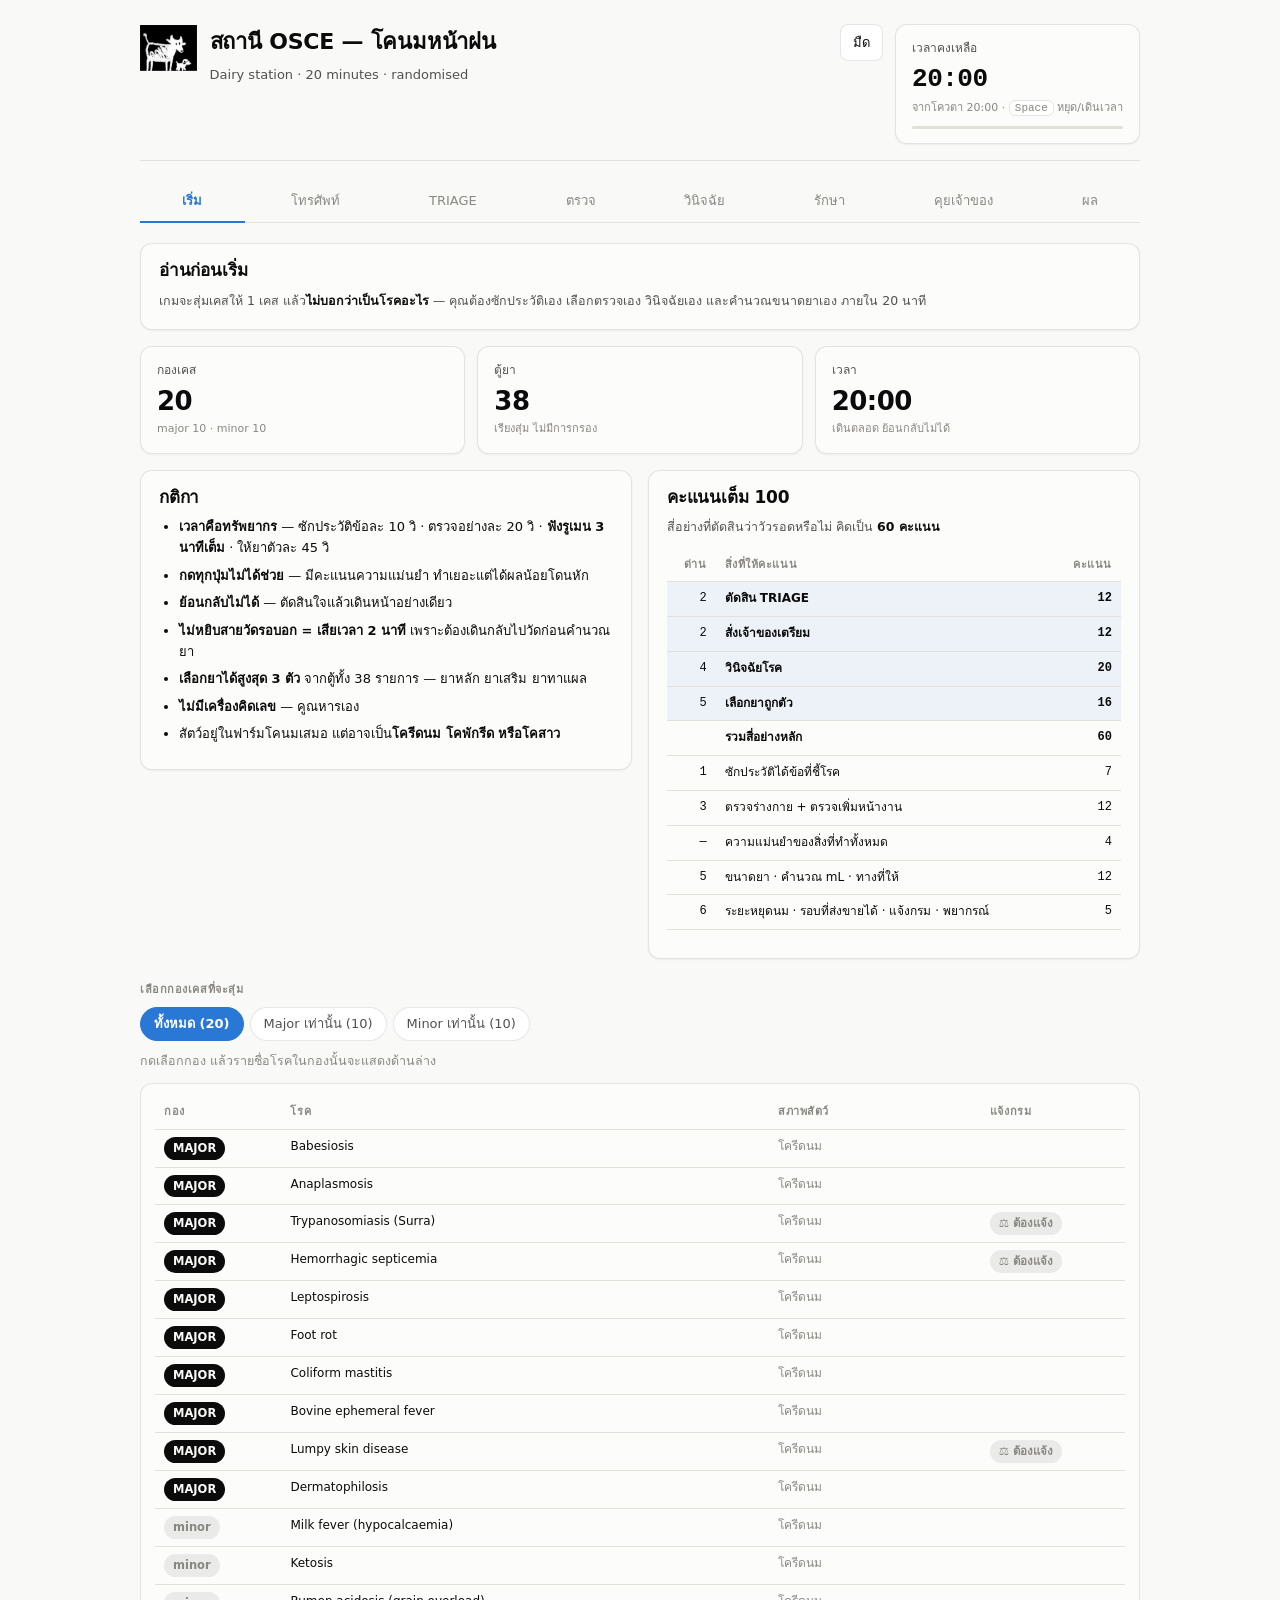
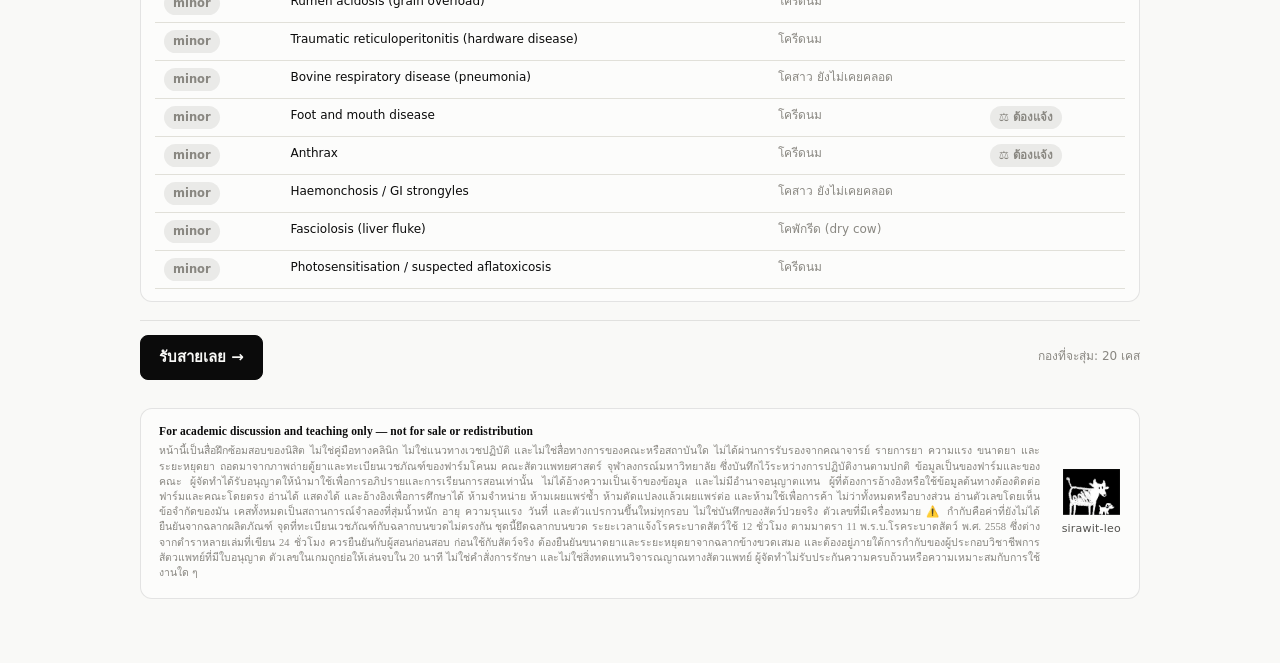
==== index.html @ 92870b2f "Add a root index.html so GitHub Pages serves the game from the repo root Redirects to osce-game.html" ====
<!doctype html>
<html lang="th">
<head>
<meta charset="utf-8">
<meta name="viewport" content="width=device-width,initial-scale=1">
<title>CU-rumOSCE — สถานีสอบ OSCE โคนม 20 นาที</title>
<meta name="description" content="A 20-minute dairy-cattle OSCE station, simulated in a single offline HTML file. Student revision aid — education only, not clinical guidance.">
<link rel="canonical" href="https://sirawit-leo.github.io/CU-rumOSCE/osce-game.html">
<meta http-equiv="refresh" content="0; url=osce-game.html">
<style>
  :root{color-scheme:light dark;--bg:#fff;--fg:#111;--muted:#666;--line:#e5e5e5}
  @media (prefers-color-scheme:dark){:root:not([data-theme="light"]){--bg:#0f0f0f;--fg:#f2f2f2;--muted:#9a9a9a;--line:#2a2a2a}}
  :root[data-theme="dark"]{--bg:#0f0f0f;--fg:#f2f2f2;--muted:#9a9a9a;--line:#2a2a2a}
  body{background:var(--bg);color:var(--fg);margin:0;min-height:100vh;display:grid;place-items:center;
       font:16px/1.6 ui-sans-serif,system-ui,-apple-system,"Segoe UI",sans-serif;padding:24px}
  main{max-width:34rem;text-align:center}
  h1{font-size:1.5rem;letter-spacing:-.02em;margin:0 0 .5rem}
  p{color:var(--muted);margin:0 0 1.5rem}
  a.go{display:inline-block;border:1px solid var(--fg);border-radius:8px;padding:.7em 1.4em;
       color:var(--fg);text-decoration:none;font-weight:600}
  a.go:hover{background:var(--fg);color:var(--bg)}
  .foot{margin-top:2rem;padding-top:1rem;border-top:1px solid var(--line);font-size:.8rem;color:var(--muted)}
  .foot a{color:inherit}
</style>
</head>
<body>
<main>
  <h1>CU-rumOSCE</h1>
  <p>กำลังเปิดเกม… ถ้าไม่เด้งไปเอง กดปุ่มด้านล่าง</p>
  <p><a class="go" href="osce-game.html">เข้าสถานีสอบ →</a></p>
  <p class="foot">
    สื่อฝึกซ้อมสอบของนิสิต เพื่อการศึกษาเท่านั้น — ไม่ใช่คู่มือทางคลินิก และไม่ใช่สื่อทางการของคณะหรือสถาบันใด
    ขนาดยาและระยะหยุดยาต้องยืนยันจากฉลากข้างขวดก่อนใช้กับสัตว์จริงเสมอ ·
    <a href="https://github.com/sirawit-leo/CU-rumOSCE">ซอร์สโค้ดและใบอนุญาต</a>
  </p>
</main>
</body>
</html>
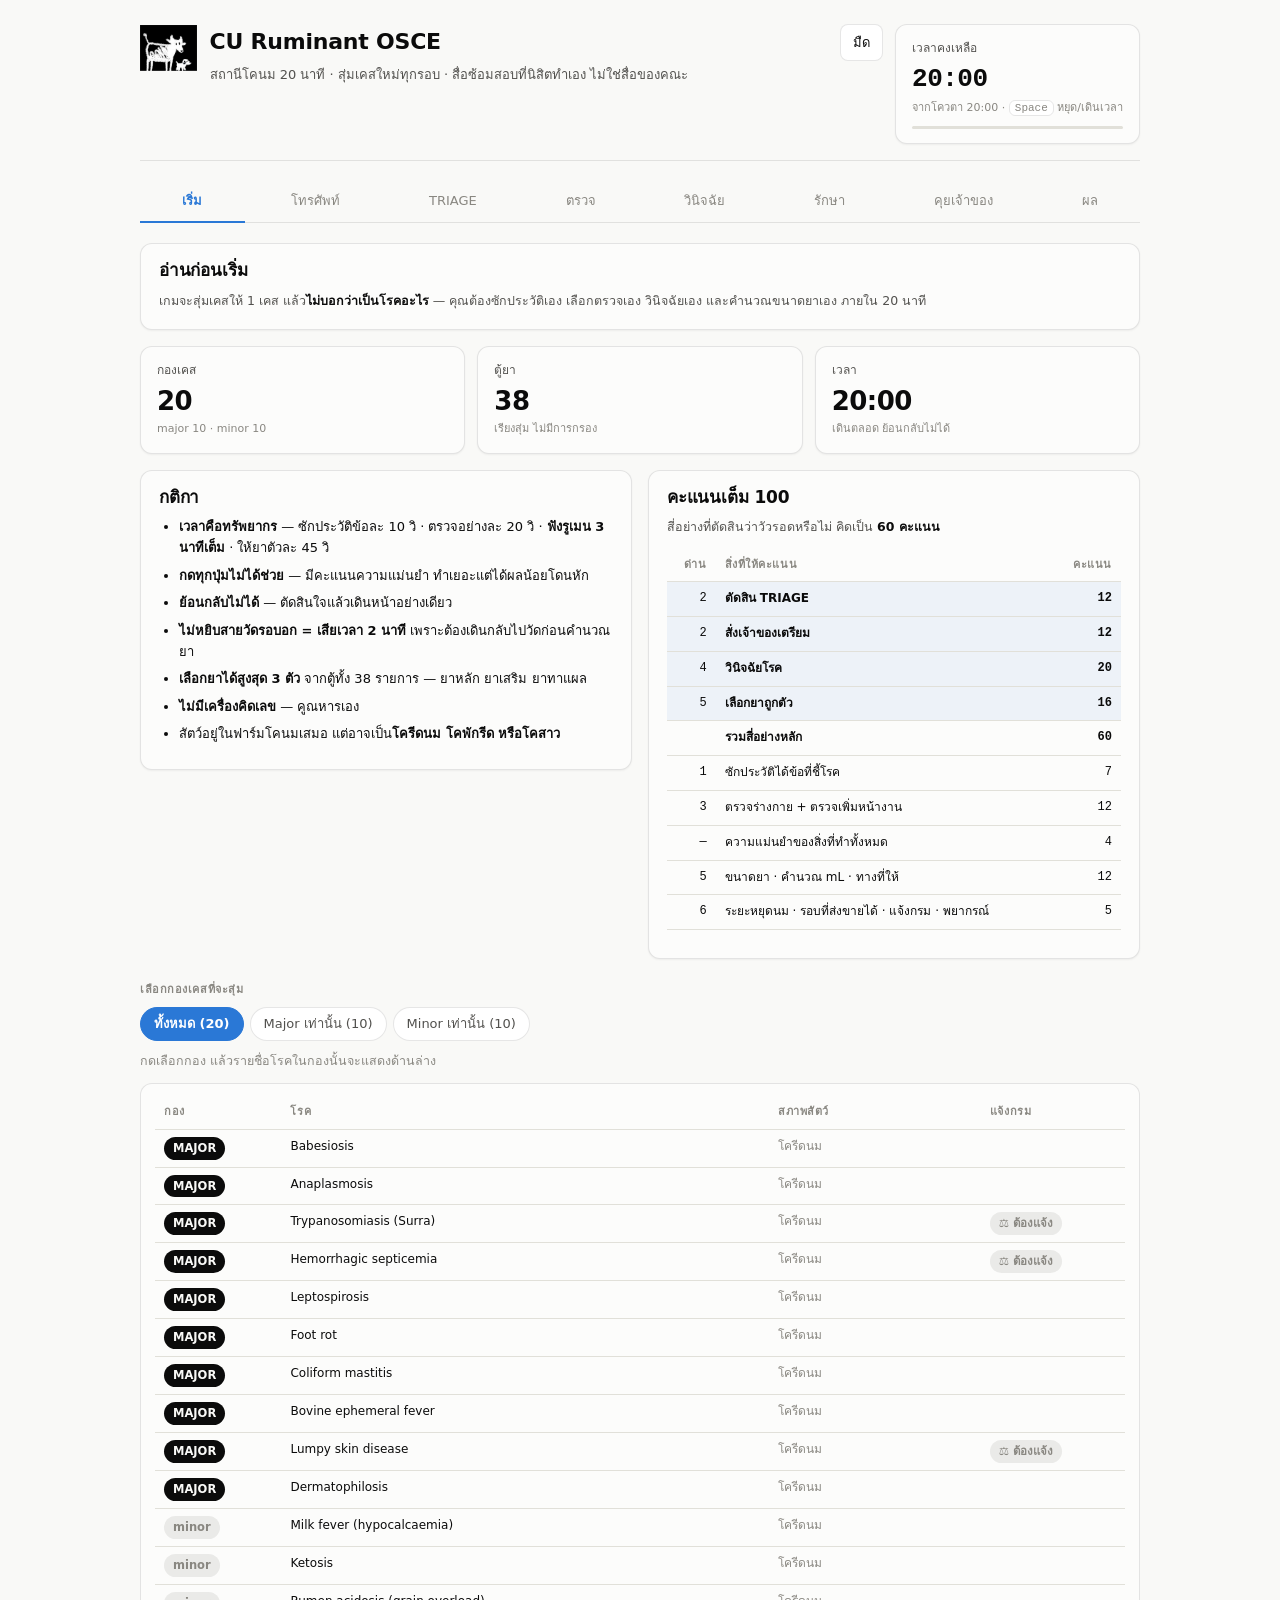
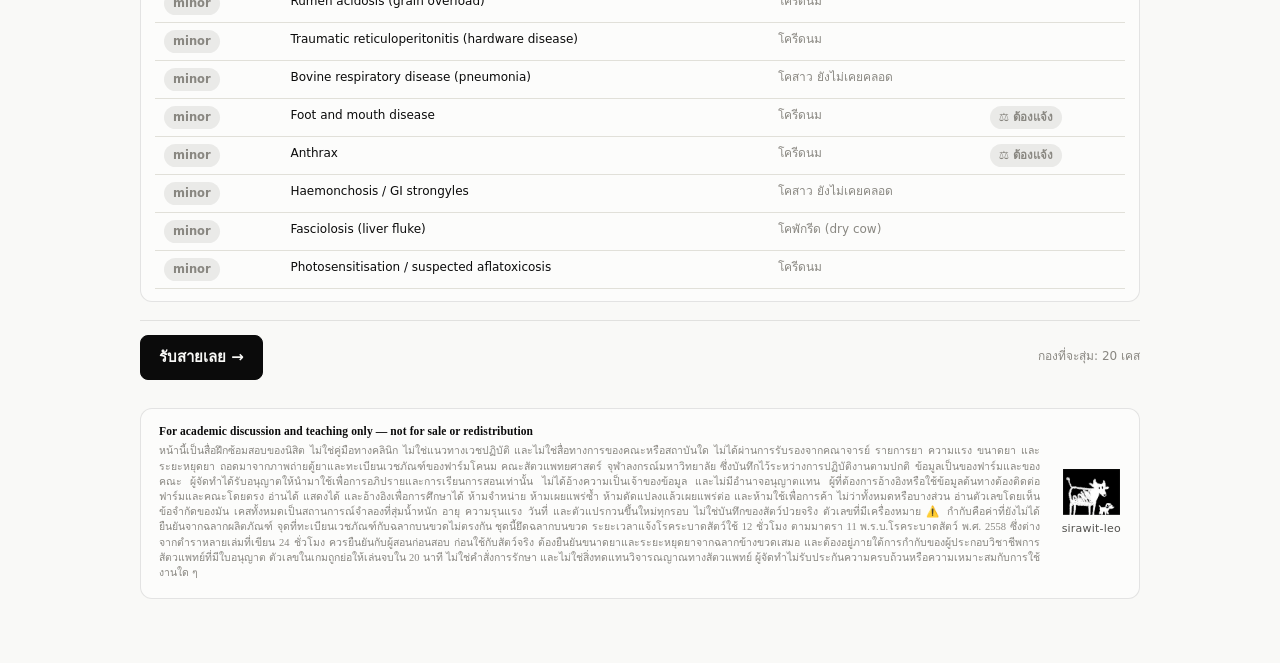
==== commit b37e0941: "Rename to CU Ruminant OSCE, and state the disclaimer next to the title The old title, "สถานี OSCE — " ====
--- a/index.html
+++ b/index.html
@@ -3,7 +3,7 @@
 <head>
 <meta charset="utf-8">
 <meta name="viewport" content="width=device-width,initial-scale=1">
-<title>CU-rumOSCE — สถานีสอบ OSCE โคนม 20 นาที</title>
+<title>CU Ruminant OSCE — สถานีสอบโคนม 20 นาที</title>
 <meta name="description" content="A 20-minute dairy-cattle OSCE station, simulated in a single offline HTML file. Student revision aid — education only, not clinical guidance.">
 <link rel="canonical" href="https://sirawit-leo.github.io/CU-rumOSCE/osce-game.html">
 <meta http-equiv="refresh" content="0; url=osce-game.html">
@@ -25,7 +25,7 @@
 </head>
 <body>
 <main>
-  <h1>CU-rumOSCE</h1>
+  <h1>CU Ruminant OSCE</h1>
   <p>กำลังเปิดเกม… ถ้าไม่เด้งไปเอง กดปุ่มด้านล่าง</p>
   <p><a class="go" href="osce-game.html">เข้าสถานีสอบ →</a></p>
   <p class="foot">
